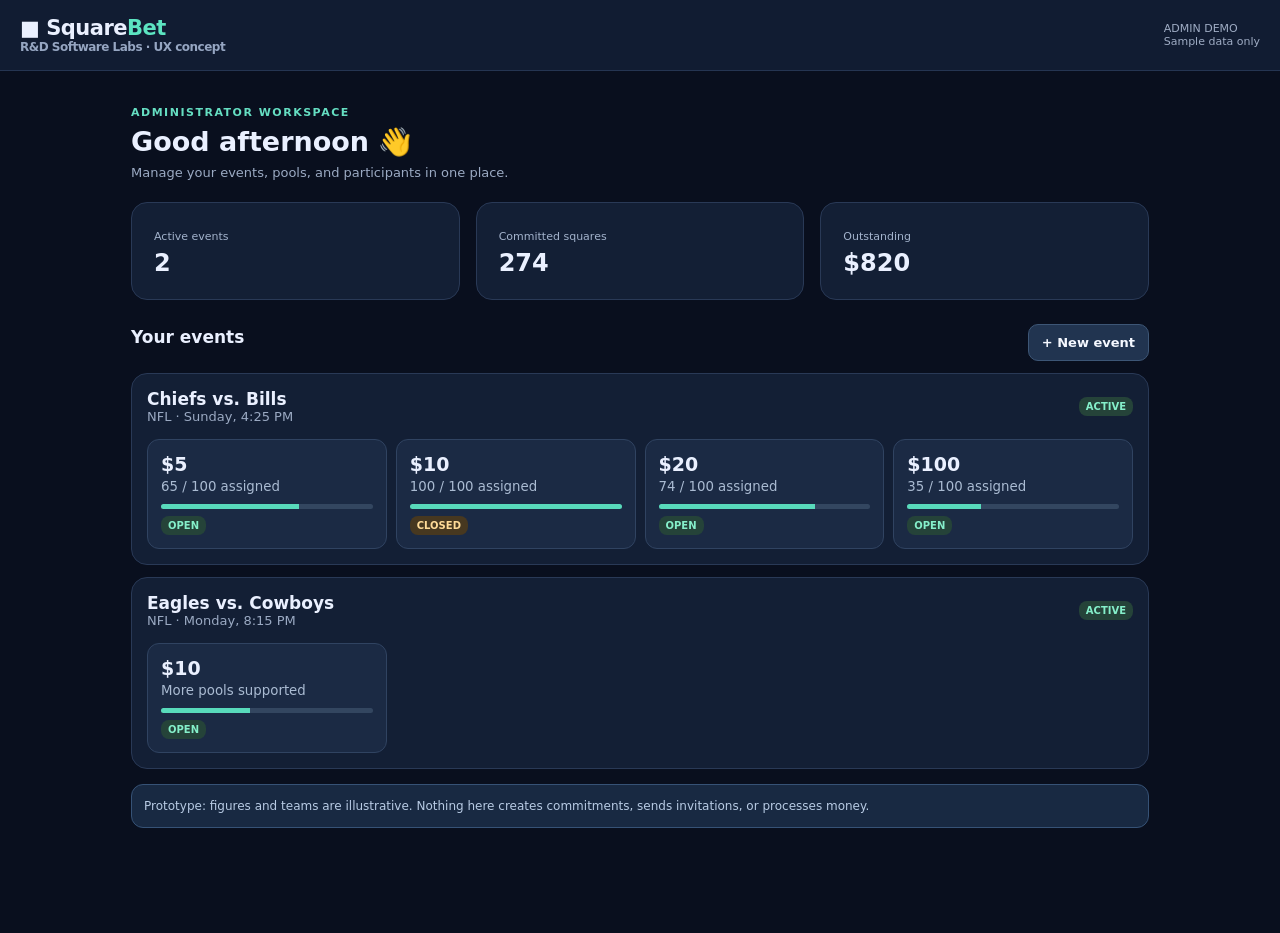
==== index.html @ 335e9a3d "feat: add standalone sample-data SquareBet UX demo" ====
<!doctype html>
<html lang="en"><head><meta charset="utf-8"><meta name="viewport" content="width=device-width,initial-scale=1"><title>SquareBet | Administrator UX Prototype</title>
<style>
:root{font-family:Inter,ui-sans-serif,system-ui,-apple-system,sans-serif;color:#eaf0ff;background:#090f1e}*{box-sizing:border-box}body{margin:0}button{font:inherit;cursor:pointer}header{background:#111c32;border-bottom:1px solid #253552;padding:16px 20px;display:flex;align-items:center;justify-content:space-between}.brand{font-weight:850;letter-spacing:-.5px;font-size:21px}.brand span{color:#5ce4c1}.sub{font-size:12px;color:#96a6c2}.shell{max-width:1050px;margin:auto;padding:20px 16px 90px}.eyebrow{font-size:11px;letter-spacing:1.5px;color:#65dec2;text-transform:uppercase;font-weight:800}h1{font-size:27px;margin:7px 0}h2{font-size:17px;margin:0 0 12px}.muted{color:#9baac3;font-size:13px}.stats{display:grid;grid-template-columns:repeat(3,1fr);gap:10px;margin:22px 0}.stat,.card{background:#131f35;border:1px solid #293956;border-radius:16px;padding:15px}.stat strong{font-size:24px;display:block;margin-top:5px}.stat small{color:#a3b3cc;font-size:11px}.section{display:flex;justify-content:space-between;align-items:center;margin:24px 0 12px}.btn{border:1px solid #3d5676;border-radius:10px;background:#213450;color:#f5f8ff;padding:10px 13px;font-weight:700;font-size:13px}.primary{background:#51dfbb;color:#08241d;border-color:#51dfbb}.warn{background:#4a341b;color:#ffe1ac;border-color:#8c6737}.btn:disabled{opacity:.35;cursor:not-allowed}.event{margin-bottom:12px}.eventhead{display:flex;justify-content:space-between;gap:10px;align-items:center}.eventname{font-weight:800;font-size:17px}.pools{display:grid;grid-template-columns:repeat(2,minmax(0,1fr));gap:9px;margin-top:15px}.pool{background:#1b2a44;border:1px solid #304361;border-radius:12px;padding:13px;text-align:left;color:inherit}.pool strong{font-size:19px}.pool small{display:block;color:#aabbd2;margin-top:4px}.meter{height:5px;border-radius:10px;background:#334660;overflow:hidden;margin:10px 0 5px}.meter>i{display:block;height:100%;background:#58dabb}.tag{display:inline-block;padding:4px 7px;border-radius:8px;background:#254339;color:#85efca;font-size:10px;font-weight:800}.closed{background:#473820;color:#ffdb98}.locked{background:#263c64;color:#c3d8ff}.back{background:none;border:0;color:#82e8ce;padding:0 0 15px;font-weight:800}.actions{display:flex;flex-wrap:wrap;gap:8px;margin:16px 0}.board{display:grid;grid-template-columns:22px repeat(10,minmax(0,1fr));gap:3px;margin:16px 0}.cell{min-width:0;aspect-ratio:1;display:grid;place-items:center;border-radius:4px;background:#233550;font-size:10px;font-weight:700;color:#cad6e8}.axis{background:#0d1527;color:#76e9cc}.taken{background:#2c7778;color:white}.mine{background:#e5b76e;color:#20202c}.empty{background:#1a2a40;color:#52677e}.listrow{display:flex;justify-content:space-between;gap:10px;padding:12px 0;border-top:1px solid #30405a;font-size:13px}.listrow b{display:block}.hide{display:none}.toast{position:fixed;bottom:16px;left:50%;transform:translateX(-50%);background:#dcfce9;color:#103c2d;border-radius:12px;padding:12px 16px;font-size:13px;box-shadow:0 12px 40px #0008;display:none;max-width:90vw}.note{background:#182942;border:1px solid #365276;padding:12px;border-radius:12px;color:#b8cbe4;font-size:12px;line-height:1.5;margin:15px 0}.tabs{display:flex;gap:8px;overflow:auto;margin:15px 0}.tab{white-space:nowrap}.tab.active{background:#51dfbb;color:#0a2c25}.topright{font-size:11px;color:#9facc4}@media(min-width:720px){.pools{grid-template-columns:repeat(4,1fr)}.stats{gap:16px}.stat{padding:22px}.board{max-width:610px;gap:5px}.cell{font-size:13px}.shell{padding-top:35px}}
</style></head>
<body><header><div class="brand">■ Square<span>Bet</span><div class="sub">R&D Software Labs · UX concept</div></div><div class="topright">ADMIN DEMO<br>Sample data only</div></header>
<main class="shell"><section id="dashboard"><div class="eyebrow">Administrator workspace</div><h1>Good afternoon 👋</h1><div class="muted">Manage your events, pools, and participants in one place.</div><div class="stats"><div class="stat"><small>Active events</small><strong>2</strong></div><div class="stat"><small>Committed squares</small><strong>274</strong></div><div class="stat"><small>Outstanding</small><strong>$820</strong></div></div><div class="section"><h2>Your events</h2><button class="btn" onclick="toast('Create Event screen is next in UX design')">+ New event</button></div>
<div class="card event"><div class="eventhead"><div><div class="eventname">Chiefs vs. Bills</div><div class="muted">NFL · Sunday, 4:25 PM</div></div><span class="tag">ACTIVE</span></div><div class="pools">
<button class="pool" onclick="openPool(0)"><strong>$5</strong><small>65 / 100 assigned</small><div class="meter"><i style="width:65%"></i></div><span class="tag">OPEN</span></button>
<button class="pool" onclick="openPool(1)"><strong>$10</strong><small>100 / 100 assigned</small><div class="meter"><i style="width:100%"></i></div><span class="tag closed">CLOSED</span></button>
<button class="pool" onclick="openPool(2)"><strong>$20</strong><small>74 / 100 assigned</small><div class="meter"><i style="width:74%"></i></div><span class="tag">OPEN</span></button>
<button class="pool" onclick="openPool(3)"><strong>$100</strong><small>35 / 100 assigned</small><div class="meter"><i style="width:35%"></i></div><span class="tag">OPEN</span></button></div></div>
<div class="card event"><div class="eventhead"><div><div class="eventname">Eagles vs. Cowboys</div><div class="muted">NFL · Monday, 8:15 PM</div></div><span class="tag">ACTIVE</span></div><div class="pools"><button class="pool" onclick="toast('Second event pool details will follow the same workflow')"><strong>$10</strong><small>More pools supported</small><div class="meter"><i style="width:42%"></i></div><span class="tag">OPEN</span></button></div></div>
<div class="note">Prototype: figures and teams are illustrative. Nothing here creates commitments, sends invitations, or processes money.</div></section>
<section id="detail" class="hide"><button class="back" onclick="showDashboard()">← All events</button><div class="eyebrow">Chiefs vs. Bills · Pool management</div><h1 id="pooltitle">$10 per square</h1><div id="poolstatus" class="muted"></div><div class="stats"><div class="stat"><small>Committed</small><strong id="count">100</strong></div><div class="stat"><small>Gross pool</small><strong id="gross">$1,000</strong></div><div class="stat"><small>Unpaid</small><strong id="unpaid">$120</strong></div></div><div class="actions"><button id="closebtn" class="btn warn" onclick="closePool()">Close pool</button><button id="reopenbtn" class="btn" onclick="reopenPool()">Reopen</button><button id="lockbtn" class="btn primary" onclick="lockPool()">Review & lock</button><button class="btn" onclick="toast('Invitation flow is included in the next UX iteration')">Invite participants</button></div><div id="locknote" class="note"></div><h2>Square assignments</h2><div class="muted">Teal = assigned · Dark = available. Score digits remain hidden until administrator lock.</div><div id="board" class="board" aria-label="Pool board"></div><div class="section"><h2>Participants</h2><span class="muted">Illustrative ledger</span></div><div class="card"><div class="listrow"><div><b>Michael Johnson</b><span class="muted">5 squares · Verified</span></div><div style="text-align:right"><b id="michael">$50 owed</b><span class="muted">Unpaid</span></div></div><div class="listrow"><div><b>Sarah Lee</b><span class="muted">10 squares · Verified</span></div><div style="text-align:right"><b id="sarah">$100 committed</b><span class="muted">Paid externally</span></div></div><div class="listrow"><div><b>Alex Rivera</b><span class="muted">3 squares · Verified</span></div><div style="text-align:right"><b>Eligible</b><span class="muted">Admin participant</span></div></div></div><div class="note">Actions are local demonstrations only. In the real application, pool changes, inventory and draws are authorized and recorded on the server.</div></section></main><div id="toast" class="toast" role="status"></div>
<script>
const pools=[{price:5,count:65,status:'OPEN'},{price:10,count:100,status:'CLOSED_AWAITING_ADMIN'},{price:20,count:74,status:'OPEN'},{price:100,count:35,status:'OPEN'}];let selected=1;
function showDashboard(){document.getElementById('detail').classList.add('hide');document.getElementById('dashboard').classList.remove('hide')}
function openPool(n){selected=n;document.getElementById('dashboard').classList.add('hide');document.getElementById('detail').classList.remove('hide');render();window.scrollTo(0,0)}
function render(){const p=pools[selected];document.getElementById('pooltitle').textContent='$'+p.price+' per square';document.getElementById('poolstatus').textContent=p.status==='OPEN'?'Open for commitments':p.status==='LOCKED'?'Locked · Scoring numbers revealed':'Closed · Awaiting administrator approval';document.getElementById('count').textContent=p.count+'/100';document.getElementById('gross').textContent='$'+(p.count*p.price).toLocaleString();document.getElementById('unpaid').textContent='$'+(p.price*12);document.getElementById('closebtn').disabled=p.status!=='OPEN';document.getElementById('reopenbtn').disabled=p.status!=='CLOSED_AWAITING_ADMIN'||p.count===100;document.getElementById('lockbtn').disabled=p.status!=='CLOSED_AWAITING_ADMIN';document.getElementById('locknote').textContent=p.status==='OPEN'?'Close the pool when ready. A full board closes automatically, but never locks itself.':p.status==='LOCKED'?'Board locked by administrator. Positions and randomized scoring axes are now fixed.':'This pool is closed, but not locked. Review commitments before revealing scoring numbers.';const board=document.getElementById('board');board.replaceChildren();const a=p.status==='LOCKED'?[3,7,1,0,9,2,6,8,5,4]:Array(10).fill('?');const b=p.status==='LOCKED'?[8,1,4,6,0,9,3,7,2,5]:Array(10).fill('?');function cell(t,cl){let x=document.createElement('div');x.className='cell '+cl;x.textContent=t;board.appendChild(x)}cell('','axis');a.forEach(x=>cell(x,'axis'));for(let i=0;i<10;i++){cell(b[i],'axis');for(let j=0;j<10;j++){const k=i*10+j;cell(k<p.count?'■':'·',k<p.count?'taken':'empty')}}}
}
function closePool(){pools[selected].status='CLOSED_AWAITING_ADMIN';render();toast('Pool closed. Awaiting administrator lock.')}
function reopenPool(){pools[selected].status='OPEN';render();toast('Pool reopened for commitments.')}
function lockPool(){if(!confirm('Lock this pool? This reveals scoring numbers and freezes the board.'))return;pools[selected].status='LOCKED';render();toast('Demo board locked. Scoring axes revealed.')}
let t;function toast(msg){const el=document.getElementById('toast');el.textContent=msg;el.style.display='block';clearTimeout(t);t=setTimeout(()=>el.style.display='none',3200)}
</script></body></html>
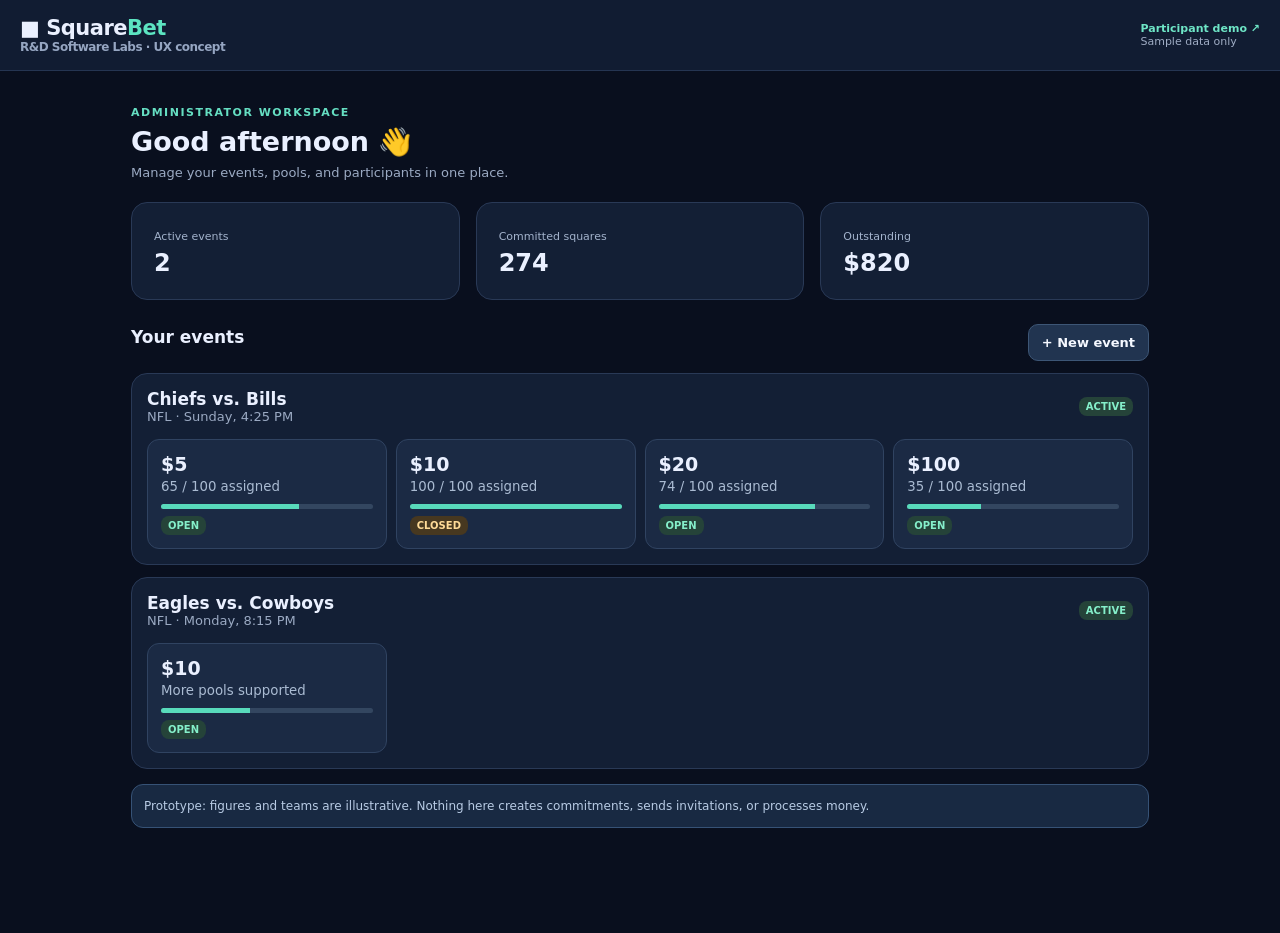
==== commit 31008d72: "ux: link administrator dashboard to participant prototype" ====
--- a/index.html
+++ b/index.html
@@ -3,7 +3,7 @@
 <style>
 :root{font-family:Inter,ui-sans-serif,system-ui,-apple-system,sans-serif;color:#eaf0ff;background:#090f1e}*{box-sizing:border-box}body{margin:0}button{font:inherit;cursor:pointer}header{background:#111c32;border-bottom:1px solid #253552;padding:16px 20px;display:flex;align-items:center;justify-content:space-between}.brand{font-weight:850;letter-spacing:-.5px;font-size:21px}.brand span{color:#5ce4c1}.sub{font-size:12px;color:#96a6c2}.shell{max-width:1050px;margin:auto;padding:20px 16px 90px}.eyebrow{font-size:11px;letter-spacing:1.5px;color:#65dec2;text-transform:uppercase;font-weight:800}h1{font-size:27px;margin:7px 0}h2{font-size:17px;margin:0 0 12px}.muted{color:#9baac3;font-size:13px}.stats{display:grid;grid-template-columns:repeat(3,1fr);gap:10px;margin:22px 0}.stat,.card{background:#131f35;border:1px solid #293956;border-radius:16px;padding:15px}.stat strong{font-size:24px;display:block;margin-top:5px}.stat small{color:#a3b3cc;font-size:11px}.section{display:flex;justify-content:space-between;align-items:center;margin:24px 0 12px}.btn{border:1px solid #3d5676;border-radius:10px;background:#213450;color:#f5f8ff;padding:10px 13px;font-weight:700;font-size:13px}.primary{background:#51dfbb;color:#08241d;border-color:#51dfbb}.warn{background:#4a341b;color:#ffe1ac;border-color:#8c6737}.btn:disabled{opacity:.35;cursor:not-allowed}.event{margin-bottom:12px}.eventhead{display:flex;justify-content:space-between;gap:10px;align-items:center}.eventname{font-weight:800;font-size:17px}.pools{display:grid;grid-template-columns:repeat(2,minmax(0,1fr));gap:9px;margin-top:15px}.pool{background:#1b2a44;border:1px solid #304361;border-radius:12px;padding:13px;text-align:left;color:inherit}.pool strong{font-size:19px}.pool small{display:block;color:#aabbd2;margin-top:4px}.meter{height:5px;border-radius:10px;background:#334660;overflow:hidden;margin:10px 0 5px}.meter>i{display:block;height:100%;background:#58dabb}.tag{display:inline-block;padding:4px 7px;border-radius:8px;background:#254339;color:#85efca;font-size:10px;font-weight:800}.closed{background:#473820;color:#ffdb98}.locked{background:#263c64;color:#c3d8ff}.back{background:none;border:0;color:#82e8ce;padding:0 0 15px;font-weight:800}.actions{display:flex;flex-wrap:wrap;gap:8px;margin:16px 0}.board{display:grid;grid-template-columns:22px repeat(10,minmax(0,1fr));gap:3px;margin:16px 0}.cell{min-width:0;aspect-ratio:1;display:grid;place-items:center;border-radius:4px;background:#233550;font-size:10px;font-weight:700;color:#cad6e8}.axis{background:#0d1527;color:#76e9cc}.taken{background:#2c7778;color:white}.mine{background:#e5b76e;color:#20202c}.empty{background:#1a2a40;color:#52677e}.listrow{display:flex;justify-content:space-between;gap:10px;padding:12px 0;border-top:1px solid #30405a;font-size:13px}.listrow b{display:block}.hide{display:none}.toast{position:fixed;bottom:16px;left:50%;transform:translateX(-50%);background:#dcfce9;color:#103c2d;border-radius:12px;padding:12px 16px;font-size:13px;box-shadow:0 12px 40px #0008;display:none;max-width:90vw}.note{background:#182942;border:1px solid #365276;padding:12px;border-radius:12px;color:#b8cbe4;font-size:12px;line-height:1.5;margin:15px 0}.tabs{display:flex;gap:8px;overflow:auto;margin:15px 0}.tab{white-space:nowrap}.tab.active{background:#51dfbb;color:#0a2c25}.topright{font-size:11px;color:#9facc4}@media(min-width:720px){.pools{grid-template-columns:repeat(4,1fr)}.stats{gap:16px}.stat{padding:22px}.board{max-width:610px;gap:5px}.cell{font-size:13px}.shell{padding-top:35px}}
 </style></head>
-<body><header><div class="brand">■ Square<span>Bet</span><div class="sub">R&D Software Labs · UX concept</div></div><div class="topright">ADMIN DEMO<br>Sample data only</div></header>
+<body><header><div class="brand">■ Square<span>Bet</span><div class="sub">R&D Software Labs · UX concept</div></div><div class="topright"><a href="./participant.html" style="color:#6ee5c6;font-weight:800;text-decoration:none">Participant demo ↗</a><br>Sample data only</div></header>
 <main class="shell"><section id="dashboard"><div class="eyebrow">Administrator workspace</div><h1>Good afternoon 👋</h1><div class="muted">Manage your events, pools, and participants in one place.</div><div class="stats"><div class="stat"><small>Active events</small><strong>2</strong></div><div class="stat"><small>Committed squares</small><strong>274</strong></div><div class="stat"><small>Outstanding</small><strong>$820</strong></div></div><div class="section"><h2>Your events</h2><button class="btn" onclick="toast('Create Event screen is next in UX design')">+ New event</button></div>
 <div class="card event"><div class="eventhead"><div><div class="eventname">Chiefs vs. Bills</div><div class="muted">NFL · Sunday, 4:25 PM</div></div><span class="tag">ACTIVE</span></div><div class="pools">
 <button class="pool" onclick="openPool(0)"><strong>$5</strong><small>65 / 100 assigned</small><div class="meter"><i style="width:65%"></i></div><span class="tag">OPEN</span></button>
